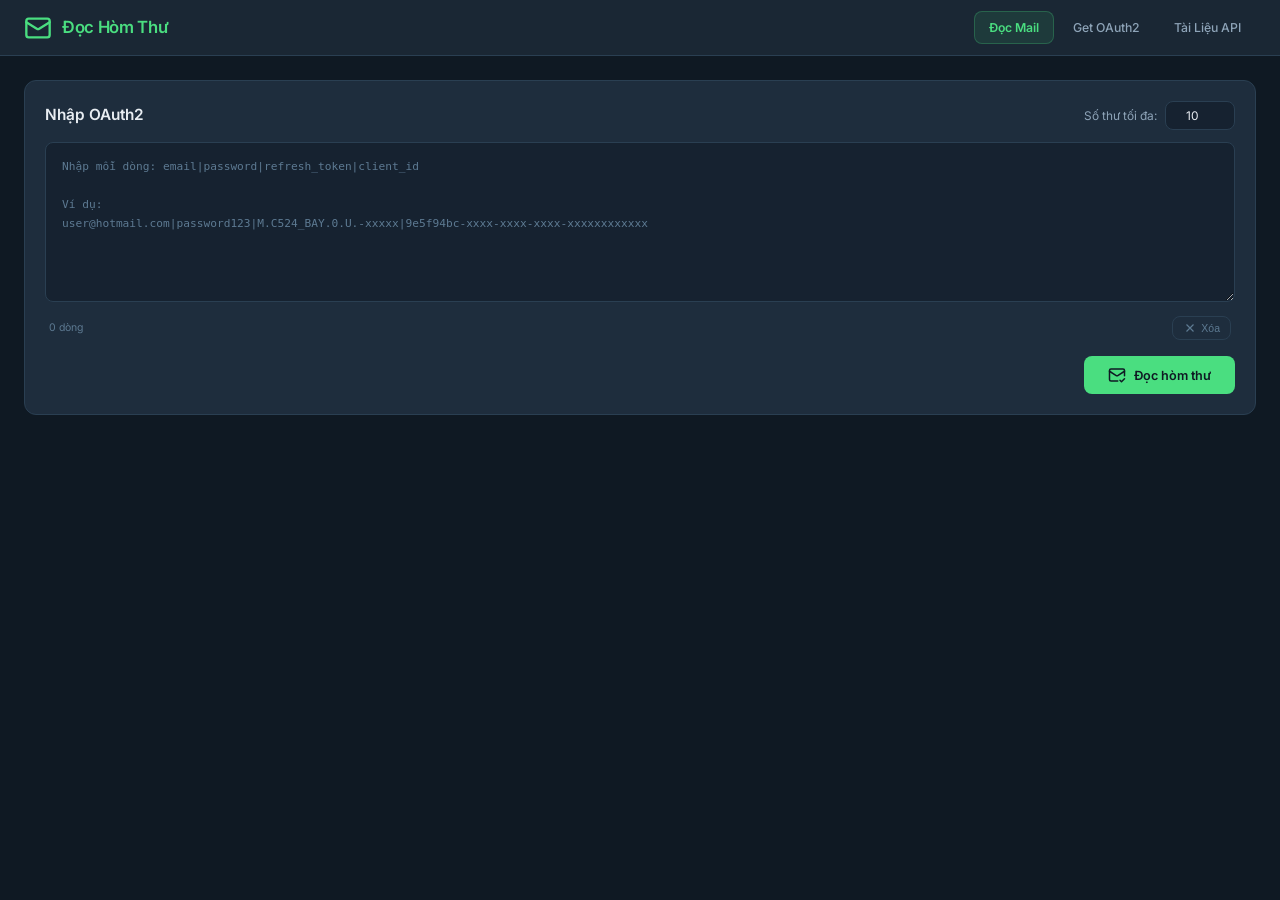
==== static/index.html @ f8caeb61 "feat: add multi-scope exchange strategy and IMAP XOAUTH2 fallback for MSA tokens" ====
<!DOCTYPE html>
<html lang="vi">
<head>
    <meta charset="UTF-8">
    <meta name="viewport" content="width=device-width, initial-scale=1.0">
    <title>Đọc Hòm Thư Outlook/Hotmail</title>
    <meta name="description" content="Đọc mail Hotmail/Outlook qua Microsoft Graph API sử dụng OAuth2 refresh token">
    <link rel="preconnect" href="https://fonts.googleapis.com">
    <link rel="preconnect" href="https://fonts.gstatic.com" crossorigin>
    <link href="https://fonts.googleapis.com/css2?family=Inter:wght@300;400;500;600;700&display=swap" rel="stylesheet">
    <link rel="stylesheet" href="/static/styles.css">
</head>
<body>
    <!-- Header -->
    <header id="app-header">
        <div class="header-inner">
            <div class="logo">
                <svg width="28" height="28" viewBox="0 0 24 24" fill="none" stroke="currentColor" stroke-width="2" stroke-linecap="round" stroke-linejoin="round">
                    <rect x="2" y="4" width="20" height="16" rx="2"/>
                    <path d="M22 7L13.03 12.7a1.94 1.94 0 0 1-2.06 0L2 7"/>
                </svg>
                <h1>Đọc Hòm Thư</h1>
            </div>
            <div class="nav-links">
                <a href="#" class="nav-link active" id="nav-mail" onclick="switchPage('mail'); return false;">Đọc Mail</a>
                <a href="#" class="nav-link" id="nav-oauth2" onclick="switchPage('oauth2'); return false;">Get OAuth2</a>
                <a href="/api-docs" class="nav-link">Tài Liệu API</a>
            </div>
        </div>
    </header>

    <main id="app-main">
        <!-- ═══ Mail Page ════════════════════════════════════════════ -->
        <div id="mail-page">
            <!-- Input Section -->
            <section class="input-section" id="input-section">
                <div class="section-header">
                    <h2>Nhập OAuth2</h2>
                    <div class="input-controls">
                        <div class="limit-group">
                            <label for="mail-limit">Số thư tối đa:</label>
                            <input type="number" id="mail-limit" min="1" max="100" value="10" class="limit-input">
                        </div>
                    </div>
                </div>
                <div class="textarea-wrapper">
                    <textarea
                        id="oauth2-input"
                        placeholder="Nhập mỗi dòng: email|password|refresh_token|client_id&#10;&#10;Ví dụ:&#10;user@hotmail.com|password123|M.C524_BAY.0.U.-xxxxx|9e5f94bc-xxxx-xxxx-xxxx-xxxxxxxxxxxx"
                        spellcheck="false"
                    ></textarea>
                    <div class="textarea-footer">
                        <span id="line-count">0 dòng</span>
                        <button class="btn-clear" id="btn-clear" title="Xóa nội dung">
                            <svg width="14" height="14" viewBox="0 0 24 24" fill="none" stroke="currentColor" stroke-width="2"><path d="M18 6L6 18M6 6l12 12"/></svg>
                            Xóa
                        </button>
                    </div>
                </div>
                <div class="action-bar">
                    <div class="status-text" id="status-text"></div>
                    <button class="btn-primary" id="btn-read" onclick="readMail()">
                        <svg width="18" height="18" viewBox="0 0 24 24" fill="none" stroke="currentColor" stroke-width="2" stroke-linecap="round" stroke-linejoin="round">
                            <path d="M22 13V6a2 2 0 0 0-2-2H4a2 2 0 0 0-2 2v12c0 1.1.9 2 2 2h9"/>
                            <path d="M22 7L13.03 12.7a1.94 1.94 0 0 1-2.06 0L2 7"/>
                            <path d="m16 19 2 2 4-4"/>
                        </svg>
                        Đọc hòm thư
                    </button>
                </div>
            </section>

            <!-- Results Section -->
            <section class="results-section" id="results-section" style="display:none;">
                <div class="results-header">
                    <h2>Kết quả</h2>
                    <span class="results-summary" id="results-summary"></span>
                </div>
                <div id="results-container"></div>
            </section>
        </div>

        <!-- ═══ OAuth2 Page ══════════════════════════════════════════ -->
        <div id="oauth2-page" style="display:none;">
            <section class="input-section">
                <div class="section-header">
                    <h2>Get OAuth2 Token</h2>
                    <div class="oauth2-header-tools">
                        <div class="limit-group">
                            <label for="oauth2-worker-count">Workers:</label>
                            <input type="number" id="oauth2-worker-count" min="1" max="20" value="10" class="limit-input">
                        </div>
                        <span class="oauth2-limit-hint">10 luong cung luc</span>
                    </div>
                </div>
                <div class="textarea-wrapper">
                    <textarea
                        id="oauth2-cred-input"
                        placeholder="Nhap moi dong: email|password&#10;&#10;Vi du:&#10;user@outlook.com|password123&#10;user2@hotmail.com|pass456"
                        spellcheck="false"
                    ></textarea>
                    <div class="textarea-footer">
                        <span id="oauth2-cred-line-count">0 dòng</span>
                        <button class="btn-clear" id="btn-clear-oauth2" title="Xóa nội dung">
                            <svg width="14" height="14" viewBox="0 0 24 24" fill="none" stroke="currentColor" stroke-width="2"><path d="M18 6L6 18M6 6l12 12"/></svg>
                            Xóa
                        </button>
                    </div>
                </div>
                <div class="action-bar">
                    <div class="status-text" id="oauth2-status"></div>
                    <div class="oauth2-action-group">
                        <button class="btn-copy-all" id="btn-copy-all-oauth2" onclick="copyAllOAuth2(this)" disabled>Copy all</button>
                        <button class="btn-oauth2" id="btn-get-oauth2" onclick="getOAuth2()">
                            <svg width="18" height="18" viewBox="0 0 24 24" fill="none" stroke="currentColor" stroke-width="2" stroke-linecap="round" stroke-linejoin="round">
                                <path d="M21 2l-2 2m-7.61 7.61a5.5 5.5 0 1 1-7.778 7.778 5.5 5.5 0 0 1 7.777-7.777zm0 0L15.5 7.5m0 0l3 3L22 7l-3-3m-3.5 3.5L19 4"/>
                            </svg>
                            Get OAuth2
                        </button>
                    </div>
                </div>
            </section>
            <div id="oauth2-results-container"></div>
        </div>
    </main>

    <!-- Modal for email detail -->
    <div class="modal-overlay" id="modal-overlay" onclick="closeModal(event)">
        <div class="modal-content" id="modal-content">
            <div class="modal-header">
                <h3 id="modal-title">Chi tiết Email</h3>
                <button class="modal-close" onclick="closeModalForce()" title="Đóng">&times;</button>
            </div>
            <div class="modal-body">
                <div class="modal-meta" id="modal-meta"></div>
                <iframe id="modal-iframe" sandbox="allow-same-origin" title="Email content"></iframe>
            </div>
        </div>
    </div>

    <!-- Loading overlay -->
    <div class="loading-overlay" id="loading-overlay">
        <div class="loading-spinner">
            <div class="spinner"></div>
            <p id="loading-text">Đang xử lý...</p>
        </div>
    </div>

    <script src="/static/app.js"></script>
    <script src="/static/oauth2_batch.js"></script>
</body>
</html>
---- static/styles.css ----
/* ── Reset & Base ────────────────────────────────────────────────── */
*,
*::before,
*::after {
    margin: 0;
    padding: 0;
    box-sizing: border-box;
}

:root {
    --bg-primary: #0f1923;
    --bg-secondary: #1a2734;
    --bg-card: #1e2d3d;
    --bg-input: #162230;
    --bg-hover: #243a4e;
    --border-color: #2a3f52;
    --border-light: #34506a;
    --text-primary: #e8edf2;
    --text-secondary: #8ea4b8;
    --text-muted: #5d7a92;
    --accent: #4ade80;
    --accent-hover: #22c55e;
    --accent-dim: rgba(74, 222, 128, 0.1);
    --error: #f87171;
    --error-dim: rgba(248, 113, 113, 0.1);
    --warning: #fbbf24;
    --info: #60a5fa;
    --radius: 8px;
    --radius-lg: 12px;
    --shadow: 0 4px 24px rgba(0, 0, 0, 0.3);
    --shadow-lg: 0 8px 40px rgba(0, 0, 0, 0.4);
    --transition: 0.2s ease;
}

html {
    font-size: 14px;
    scroll-behavior: smooth;
}

body {
    font-family: 'Inter', -apple-system, BlinkMacSystemFont, sans-serif;
    background: var(--bg-primary);
    color: var(--text-primary);
    min-height: 100vh;
    line-height: 1.6;
}

/* ── Header ──────────────────────────────────────────────────────── */
#app-header {
    background: var(--bg-secondary);
    border-bottom: 1px solid var(--border-color);
    padding: 0 24px;
    height: 56px;
    display: flex;
    align-items: center;
    position: sticky;
    top: 0;
    z-index: 100;
    backdrop-filter: blur(12px);
}

.header-inner {
    max-width: 1400px;
    margin: 0 auto;
    width: 100%;
    display: flex;
    align-items: center;
    justify-content: space-between;
}

.logo {
    display: flex;
    align-items: center;
    gap: 10px;
    color: var(--accent);
}

.logo h1 {
    font-size: 1.2rem;
    font-weight: 600;
    letter-spacing: -0.02em;
}

.header-badge {
    font-size: 0.75rem;
    padding: 4px 12px;
    background: var(--accent-dim);
    color: var(--accent);
    border: 1px solid rgba(74, 222, 128, 0.2);
    border-radius: 20px;
    font-weight: 500;
}

/* ── Nav Links ───────────────────────────────────────────────────── */
.nav-links {
    display: flex;
    align-items: center;
    gap: 4px;
}

.nav-link {
    padding: 6px 14px;
    border-radius: var(--radius);
    font-size: 0.875rem;
    font-weight: 500;
    color: var(--text-secondary);
    text-decoration: none;
    transition: all var(--transition);
    border: 1px solid transparent;
}

.nav-link:hover {
    color: var(--text-primary);
    background: var(--bg-hover);
}

.nav-link.active {
    color: var(--accent);
    font-weight: 600;
    border-color: rgba(74, 222, 128, 0.25);
    background: var(--accent-dim);
}

/* ── Main ────────────────────────────────────────────────────────── */
#app-main {
    max-width: 1400px;
    margin: 0 auto;
    padding: 24px;
}

/* ── Input Section ───────────────────────────────────────────────── */
.input-section {
    background: var(--bg-card);
    border: 1px solid var(--border-color);
    border-radius: var(--radius-lg);
    padding: 20px;
    margin-bottom: 24px;
}

.section-header {
    display: flex;
    align-items: center;
    justify-content: space-between;
    margin-bottom: 12px;
    flex-wrap: wrap;
    gap: 12px;
}

.section-header h2 {
    font-size: 1.1rem;
    font-weight: 600;
    color: var(--text-primary);
}

.input-controls {
    display: flex;
    align-items: center;
    gap: 16px;
}

.limit-group {
    display: flex;
    align-items: center;
    gap: 8px;
}

.limit-group label {
    font-size: 0.85rem;
    color: var(--text-secondary);
    white-space: nowrap;
}

.limit-input {
    width: 70px;
    padding: 6px 10px;
    background: var(--bg-input);
    border: 1px solid var(--border-color);
    border-radius: var(--radius);
    color: var(--text-primary);
    font-size: 0.85rem;
    font-family: inherit;
    text-align: center;
    transition: border-color var(--transition);
}

.limit-input:focus {
    outline: none;
    border-color: var(--accent);
}

.textarea-wrapper {
    position: relative;
}

#oauth2-input {
    width: 100%;
    min-height: 160px;
    max-height: 400px;
    padding: 14px 16px;
    background: var(--bg-input);
    border: 1px solid var(--border-color);
    border-radius: var(--radius);
    color: var(--text-primary);
    font-family: 'Consolas', 'Monaco', monospace;
    font-size: 0.8rem;
    line-height: 1.7;
    resize: vertical;
    transition: border-color var(--transition);
}

#oauth2-input::placeholder {
    color: var(--text-muted);
}

#oauth2-input:focus {
    outline: none;
    border-color: var(--accent);
}

.textarea-footer {
    display: flex;
    justify-content: space-between;
    align-items: center;
    margin-top: 8px;
    padding: 0 4px;
}

#line-count {
    font-size: 0.75rem;
    color: var(--text-muted);
}

.btn-clear {
    display: flex;
    align-items: center;
    gap: 4px;
    padding: 4px 10px;
    background: transparent;
    border: 1px solid var(--border-color);
    border-radius: var(--radius);
    color: var(--text-muted);
    font-size: 0.75rem;
    cursor: pointer;
    transition: all var(--transition);
}

.btn-clear:hover {
    color: var(--error);
    border-color: var(--error);
}

.action-bar {
    display: flex;
    justify-content: space-between;
    align-items: center;
    margin-top: 16px;
}

.status-text {
    font-size: 0.85rem;
    color: var(--text-secondary);
}

.btn-primary {
    display: flex;
    align-items: center;
    gap: 8px;
    padding: 10px 24px;
    background: var(--accent);
    color: #0f1923;
    border: none;
    border-radius: var(--radius);
    font-size: 0.9rem;
    font-weight: 600;
    font-family: inherit;
    cursor: pointer;
    transition: all var(--transition);
}

.btn-primary:hover {
    background: var(--accent-hover);
    transform: translateY(-1px);
    box-shadow: 0 4px 16px rgba(74, 222, 128, 0.3);
}

.btn-primary:active {
    transform: translateY(0);
}

.btn-primary:disabled {
    opacity: 0.5;
    cursor: not-allowed;
    transform: none;
    box-shadow: none;
}

/* ── Results Section ─────────────────────────────────────────────── */
.results-section {
    animation: fadeIn 0.3s ease;
}

.results-header {
    display: flex;
    align-items: center;
    gap: 12px;
    margin-bottom: 16px;
}

.results-header h2 {
    font-size: 1.1rem;
    font-weight: 600;
}

.results-summary {
    font-size: 0.8rem;
    color: var(--text-muted);
    padding: 3px 10px;
    background: var(--bg-card);
    border-radius: 12px;
    border: 1px solid var(--border-color);
}

/* ── Account Card ────────────────────────────────────────────────── */
.account-card {
    background: var(--bg-card);
    border: 1px solid var(--border-color);
    border-radius: var(--radius-lg);
    margin-bottom: 16px;
    overflow: hidden;
    transition: border-color var(--transition);
}

.account-card:hover {
    border-color: var(--border-light);
}

.account-card-header {
    display: flex;
    align-items: center;
    justify-content: space-between;
    padding: 14px 20px;
    background: var(--bg-secondary);
    border-bottom: 1px solid var(--border-color);
    flex-wrap: wrap;
    gap: 8px;
}

.account-email {
    font-size: 0.9rem;
    font-weight: 600;
    color: var(--info);
    word-break: break-all;
}

.account-status {
    font-size: 0.75rem;
    padding: 3px 10px;
    border-radius: 12px;
    font-weight: 500;
}

.account-status.ok {
    background: var(--accent-dim);
    color: var(--accent);
    border: 1px solid rgba(74, 222, 128, 0.2);
}

.account-status.error {
    background: var(--error-dim);
    color: var(--error);
    border: 1px solid rgba(248, 113, 113, 0.2);
}

.account-error-msg {
    padding: 14px 20px;
    color: var(--error);
    font-size: 0.85rem;
    word-break: break-all;
}

/* ── Mail Table ──────────────────────────────────────────────────── */
.mail-table {
    width: 100%;
    border-collapse: collapse;
}

.mail-table thead th {
    padding: 10px 16px;
    text-align: left;
    font-size: 0.75rem;
    font-weight: 600;
    text-transform: uppercase;
    letter-spacing: 0.05em;
    color: var(--text-muted);
    background: var(--bg-secondary);
    border-bottom: 1px solid var(--border-color);
    white-space: nowrap;
}

.mail-table tbody tr {
    border-bottom: 1px solid var(--border-color);
    transition: background var(--transition);
}

.mail-table tbody tr:last-child {
    border-bottom: none;
}

.mail-table tbody tr:hover {
    background: var(--bg-hover);
}

.mail-table td {
    padding: 12px 16px;
    font-size: 0.85rem;
    vertical-align: top;
}

.mail-table .col-stt {
    width: 50px;
    text-align: center;
    color: var(--text-muted);
    font-weight: 500;
}

.mail-table .col-from {
    width: 200px;
    color: var(--text-secondary);
}

.mail-table .col-from .from-name {
    font-weight: 500;
    color: var(--text-primary);
}

.mail-table .col-from .from-addr {
    font-size: 0.75rem;
    color: var(--text-muted);
}

.mail-table .col-time {
    width: 140px;
    color: #a3c4da;
    white-space: nowrap;
    font-size: 0.8rem;
}

.mail-table .col-content {
    min-width: 200px;
}

.mail-table .col-content .mail-subject {
    font-weight: 600;
    color: var(--text-primary);
    margin-bottom: 4px;
}

.mail-table .col-content .mail-snippet {
    color: var(--text-secondary);
    font-size: 0.8rem;
    display: -webkit-box;
    -webkit-line-clamp: 2;
    -webkit-box-orient: vertical;
    overflow: hidden;
}

.mail-table .col-action {
    width: 100px;
    text-align: center;
}

.btn-detail {
    padding: 5px 14px;
    background: transparent;
    color: var(--info);
    border: 1px solid var(--info);
    border-radius: var(--radius);
    font-size: 0.75rem;
    font-weight: 500;
    cursor: pointer;
    transition: all var(--transition);
    font-family: inherit;
    white-space: nowrap;
}

.btn-detail:hover {
    background: rgba(96, 165, 250, 0.1);
}

/* ── Xem thêm button ────────────────────────────────────────────── */
.account-footer {
    display: flex;
    justify-content: center;
    padding: 12px;
    border-top: 1px solid var(--border-color);
}

.btn-more {
    display: flex;
    align-items: center;
    gap: 6px;
    padding: 7px 20px;
    background: transparent;
    color: var(--accent);
    border: 1px solid var(--accent);
    border-radius: var(--radius);
    font-size: 0.8rem;
    font-weight: 500;
    cursor: pointer;
    transition: all var(--transition);
    font-family: inherit;
}

.btn-more:hover {
    background: var(--accent-dim);
}

.btn-more:disabled {
    opacity: 0.5;
    cursor: not-allowed;
}

.btn-more .spinner-small {
    width: 14px;
    height: 14px;
    border: 2px solid transparent;
    border-top-color: var(--accent);
    border-radius: 50%;
    animation: spin 0.6s linear infinite;
}

/* ── Modal ───────────────────────────────────────────────────────── */
.modal-overlay {
    display: none;
    position: fixed;
    inset: 0;
    background: rgba(0, 0, 0, 0.7);
    backdrop-filter: blur(4px);
    z-index: 1000;
    justify-content: center;
    align-items: center;
    padding: 24px;
    animation: fadeIn 0.2s ease;
}

.modal-overlay.active {
    display: flex;
}

.modal-content {
    background: var(--bg-card);
    border: 1px solid var(--border-color);
    border-radius: var(--radius-lg);
    width: 100%;
    max-width: 800px;
    max-height: 85vh;
    display: flex;
    flex-direction: column;
    box-shadow: var(--shadow-lg);
    animation: slideUp 0.3s ease;
}

.modal-header {
    display: flex;
    align-items: center;
    justify-content: space-between;
    padding: 16px 20px;
    border-bottom: 1px solid var(--border-color);
    flex-shrink: 0;
}

.modal-header h3 {
    font-size: 1rem;
    font-weight: 600;
    color: var(--text-primary);
}

.modal-close {
    width: 32px;
    height: 32px;
    display: flex;
    align-items: center;
    justify-content: center;
    background: transparent;
    border: 1px solid var(--border-color);
    border-radius: var(--radius);
    color: var(--text-secondary);
    font-size: 1.3rem;
    cursor: pointer;
    transition: all var(--transition);
    line-height: 1;
}

.modal-close:hover {
    background: var(--error-dim);
    color: var(--error);
    border-color: var(--error);
}

.modal-body {
    flex: 1;
    overflow: hidden;
    display: flex;
    flex-direction: column;
}

.modal-meta {
    padding: 12px 20px;
    background: var(--bg-secondary);
    border-bottom: 1px solid var(--border-color);
    font-size: 0.8rem;
    color: var(--text-secondary);
    flex-shrink: 0;
}

.modal-meta .meta-row {
    display: flex;
    gap: 8px;
    margin-bottom: 4px;
}

.modal-meta .meta-label {
    color: var(--text-muted);
    min-width: 50px;
}

.modal-meta .meta-value {
    color: var(--text-primary);
    word-break: break-all;
}

#modal-iframe {
    flex: 1;
    width: 100%;
    border: none;
    background: #fff;
    min-height: 400px;
    border-radius: 0 0 var(--radius-lg) var(--radius-lg);
}

/* ── Loading Overlay ─────────────────────────────────────────────── */
.loading-overlay {
    display: none;
    position: fixed;
    inset: 0;
    background: rgba(15, 25, 35, 0.85);
    backdrop-filter: blur(4px);
    z-index: 2000;
    justify-content: center;
    align-items: center;
}

.loading-overlay.active {
    display: flex;
}

.loading-spinner {
    text-align: center;
}

.spinner {
    width: 48px;
    height: 48px;
    border: 3px solid var(--border-color);
    border-top-color: var(--accent);
    border-radius: 50%;
    animation: spin 0.8s linear infinite;
    margin: 0 auto 16px;
}

#loading-text {
    color: var(--text-secondary);
    font-size: 0.9rem;
}

/* ── OAuth2 Page ─────────────────────────────────────────────────── */
.oauth2-limit-hint {
    font-size: 0.8rem;
    color: var(--text-muted);
    padding: 3px 10px;
    background: var(--bg-secondary);
    border: 1px solid var(--border-color);
    border-radius: 12px;
}

.oauth2-header-tools {
    display: flex;
    align-items: center;
    gap: 12px;
    flex-wrap: wrap;
}

.oauth2-action-group {
    display: flex;
    align-items: center;
    gap: 10px;
}

#oauth2-cred-input {
    width: 100%;
    min-height: 140px;
    max-height: 320px;
    padding: 14px 16px;
    background: var(--bg-input);
    border: 1px solid var(--border-color);
    border-radius: var(--radius);
    color: var(--text-primary);
    font-family: 'Consolas', 'Monaco', monospace;
    font-size: 0.85rem;
    line-height: 1.7;
    resize: vertical;
    transition: border-color var(--transition);
}

#oauth2-cred-input::placeholder { color: var(--text-muted); }

#oauth2-cred-input:focus {
    outline: none;
    border-color: var(--info);
}

.btn-oauth2 {
    display: flex;
    align-items: center;
    gap: 8px;
    padding: 10px 24px;
    background: var(--info);
    color: #ffffff;
    border: none;
    border-radius: var(--radius);
    font-size: 0.9rem;
    font-weight: 600;
    font-family: inherit;
    cursor: pointer;
    transition: all var(--transition);
}

.btn-oauth2:hover {
    background: #93c5fd;
    transform: translateY(-1px);
    box-shadow: 0 4px 16px rgba(96, 165, 250, 0.3);
}

.btn-oauth2:active { transform: translateY(0); }

.btn-oauth2:disabled {
    opacity: 0.5;
    cursor: not-allowed;
    transform: none;
    box-shadow: none;
}

.oauth2-card {
    background: var(--bg-card);
    border: 1px solid var(--border-color);
    border-radius: var(--radius-lg);
    margin-bottom: 12px;
    overflow: hidden;
    animation: fadeSlideIn 0.3s ease;
}

.oauth2-card-header {
    display: flex;
    align-items: center;
    justify-content: space-between;
    padding: 12px 20px;
    background: var(--bg-secondary);
    border-bottom: 1px solid var(--border-color);
    gap: 8px;
    flex-wrap: wrap;
}

.oauth2-card-body {
    padding: 16px 20px;
}

.oauth2-output-wrap {
    display: flex;
    gap: 10px;
    align-items: flex-start;
}

.oauth2-output {
    flex: 1;
    background: var(--bg-input);
    border: 1px solid var(--border-color);
    border-radius: var(--radius);
    color: var(--accent);
    font-family: 'Consolas', 'Monaco', monospace;
    font-size: 0.78rem;
    line-height: 1.7;
    padding: 10px 12px;
    word-break: break-all;
    white-space: pre-wrap;
    user-select: text;
    cursor: text;
}

.btn-copy {
    flex-shrink: 0;
    padding: 8px 14px;
    background: transparent;
    color: var(--info);
    border: 1px solid var(--info);
    border-radius: var(--radius);
    font-size: 0.78rem;
    font-weight: 500;
    cursor: pointer;
    font-family: inherit;
    transition: all var(--transition);
    white-space: nowrap;
}

.btn-copy:hover { background: rgba(96, 165, 250, 0.1); }

.btn-copy.copied {
    color: var(--accent);
    border-color: var(--accent);
}

.btn-copy-all {
    display: flex;
    align-items: center;
    gap: 8px;
    padding: 10px 18px;
    background: transparent;
    color: var(--info);
    border: 1px solid var(--info);
    border-radius: var(--radius);
    font-size: 0.85rem;
    font-weight: 600;
    font-family: inherit;
    cursor: pointer;
    transition: all var(--transition);
    white-space: nowrap;
}

.btn-copy-all:hover {
    background: rgba(96, 165, 250, 0.1);
}

.btn-copy-all:disabled {
    opacity: 0.45;
    cursor: not-allowed;
}

.btn-copy-all.copied {
    color: var(--accent);
    border-color: var(--accent);
}

/* ── Animations ──────────────────────────────────────────────────── */
@keyframes fadeIn {
    from { opacity: 0; }
    to { opacity: 1; }
}

@keyframes slideUp {
    from { opacity: 0; transform: translateY(20px); }
    to { opacity: 1; transform: translateY(0); }
}

@keyframes spin {
    to { transform: rotate(360deg); }
}

@keyframes fadeSlideIn {
    from { opacity: 0; transform: translateY(12px); }
    to { opacity: 1; transform: translateY(0); }
}

/* ── Responsive ──────────────────────────────────────────────────── */
@media (max-width: 768px) {
    #app-main {
        padding: 16px;
    }

    .section-header {
        flex-direction: column;
        align-items: flex-start;
    }

    .action-bar {
        flex-direction: column;
        align-items: stretch;
        gap: 12px;
    }

    .oauth2-action-group {
        width: 100%;
        justify-content: flex-end;
        flex-wrap: wrap;
    }

    .mail-table .col-from,
    .mail-table .col-time {
        display: none;
    }

    .modal-content {
        max-width: 100%;
        max-height: 90vh;
    }

    .account-card-header {
        flex-direction: column;
        align-items: flex-start;
    }
}
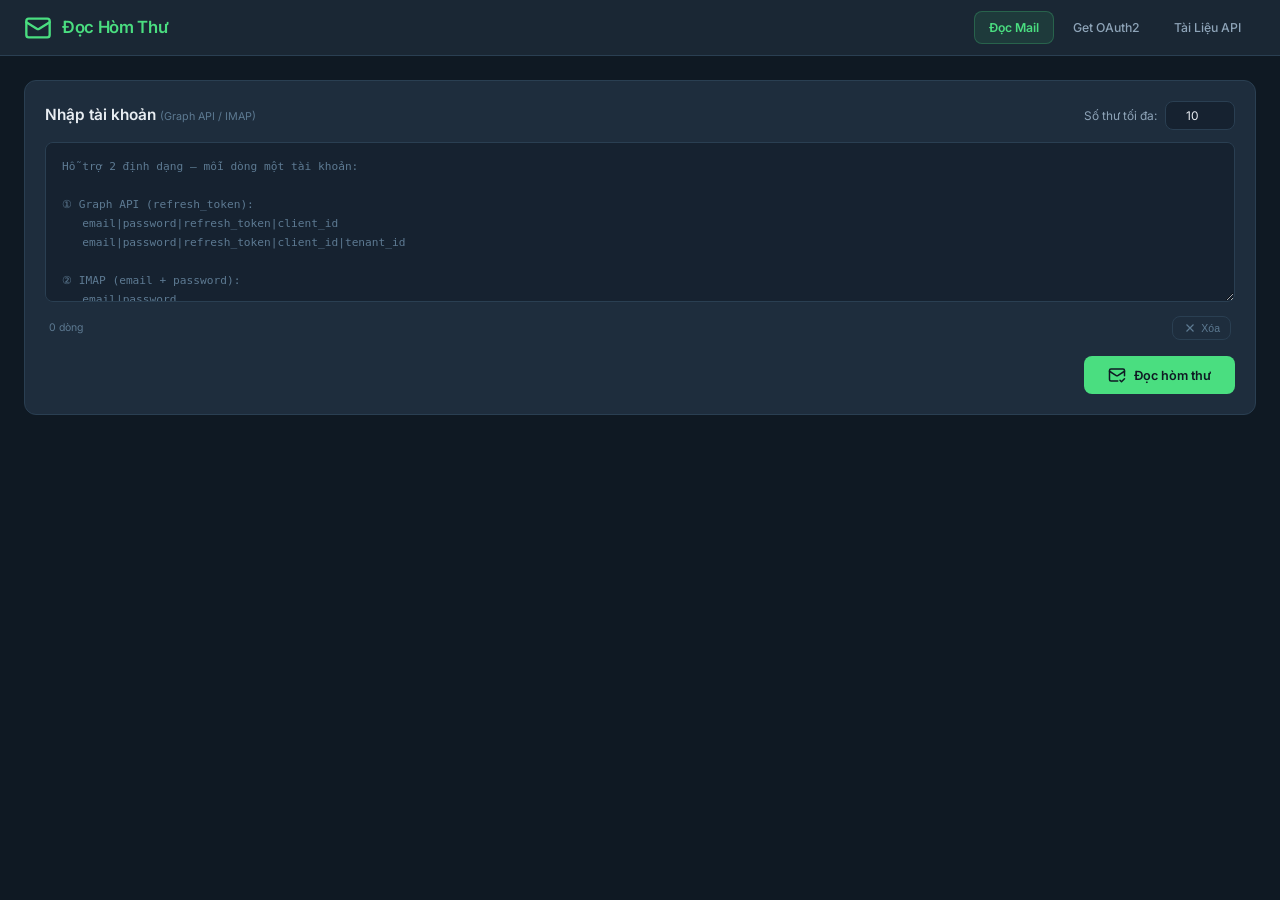
==== commit ebd483ae: "ui: update input section to show multi-method support (Graph API / IMAP)" ====
--- a/static/index.html
+++ b/static/index.html
@@ -3,8 +3,8 @@
 <head>
     <meta charset="UTF-8">
     <meta name="viewport" content="width=device-width, initial-scale=1.0">
-    <title>Đọc Hòm Thư Outlook/Hotmail</title>
-    <meta name="description" content="Đọc mail Hotmail/Outlook qua Microsoft Graph API sử dụng OAuth2 refresh token">
+    <title>Đọc Hòm Thư Outlook/Hotmail – Graph API & IMAP</title>
+    <meta name="description" content="Đọc mail Hotmail/Outlook qua Microsoft Graph API (refresh token) hoặc IMAP (email & password). Hỗ trợ đọc nhiều tài khoản cùng lúc.">
     <link rel="preconnect" href="https://fonts.googleapis.com">
     <link rel="preconnect" href="https://fonts.gstatic.com" crossorigin>
     <link href="https://fonts.googleapis.com/css2?family=Inter:wght@300;400;500;600;700&display=swap" rel="stylesheet">
@@ -35,7 +35,7 @@
             <!-- Input Section -->
             <section class="input-section" id="input-section">
                 <div class="section-header">
-                    <h2>Nhập OAuth2</h2>
+                    <h2>Nhập tài khoản <span style="font-size:0.7em;font-weight:400;color:var(--text-muted);letter-spacing:0;">(Graph API / IMAP)</span></h2>
                     <div class="input-controls">
                         <div class="limit-group">
                             <label for="mail-limit">Số thư tối đa:</label>
@@ -46,7 +46,7 @@
                 <div class="textarea-wrapper">
                     <textarea
                         id="oauth2-input"
-                        placeholder="Nhập mỗi dòng: email|password|refresh_token|client_id&#10;&#10;Ví dụ:&#10;user@hotmail.com|password123|M.C524_BAY.0.U.-xxxxx|9e5f94bc-xxxx-xxxx-xxxx-xxxxxxxxxxxx"
+                        placeholder="Hỗ trợ 2 định dạng – mỗi dòng một tài khoản:&#10;&#10;① Graph API (refresh_token):&#10;   email|password|refresh_token|client_id&#10;   email|password|refresh_token|client_id|tenant_id&#10;&#10;② IMAP (email + password):&#10;   email|password&#10;&#10;Ví dụ:&#10;user@hotmail.com|pass123|M.C524_BAY.0.U.-xxxxx|9e5f94bc-xxxx-xxxx-xxxx-xxxxxxxxxxxx&#10;user2@outlook.com|pass456"
                         spellcheck="false"
                     ></textarea>
                     <div class="textarea-footer">
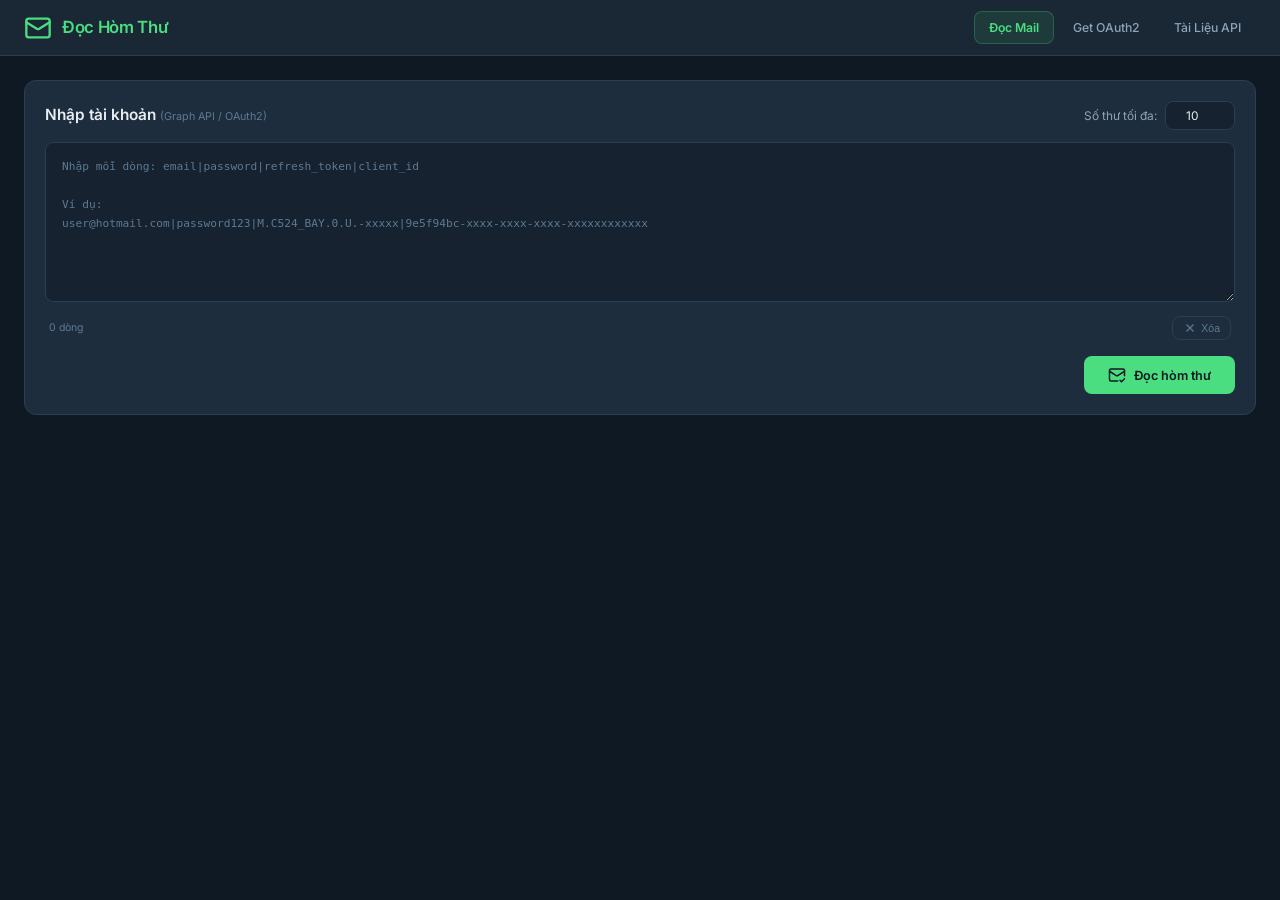
==== commit 3a0356af: "fix: correct label to Graph API / OAuth2, restore original placeholder" ====
--- a/static/index.html
+++ b/static/index.html
@@ -35,7 +35,7 @@
             <!-- Input Section -->
             <section class="input-section" id="input-section">
                 <div class="section-header">
-                    <h2>Nhập tài khoản <span style="font-size:0.7em;font-weight:400;color:var(--text-muted);letter-spacing:0;">(Graph API / IMAP)</span></h2>
+                    <h2>Nhập tài khoản <span style="font-size:0.7em;font-weight:400;color:var(--text-muted);letter-spacing:0;">(Graph API / OAuth2)</span></h2>
                     <div class="input-controls">
                         <div class="limit-group">
                             <label for="mail-limit">Số thư tối đa:</label>
@@ -46,7 +46,7 @@
                 <div class="textarea-wrapper">
                     <textarea
                         id="oauth2-input"
-                        placeholder="Hỗ trợ 2 định dạng – mỗi dòng một tài khoản:&#10;&#10;① Graph API (refresh_token):&#10;   email|password|refresh_token|client_id&#10;   email|password|refresh_token|client_id|tenant_id&#10;&#10;② IMAP (email + password):&#10;   email|password&#10;&#10;Ví dụ:&#10;user@hotmail.com|pass123|M.C524_BAY.0.U.-xxxxx|9e5f94bc-xxxx-xxxx-xxxx-xxxxxxxxxxxx&#10;user2@outlook.com|pass456"
+                        placeholder="Nhập mỗi dòng: email|password|refresh_token|client_id&#10;&#10;Ví dụ:&#10;user@hotmail.com|password123|M.C524_BAY.0.U.-xxxxx|9e5f94bc-xxxx-xxxx-xxxx-xxxxxxxxxxxx"
                         spellcheck="false"
                     ></textarea>
                     <div class="textarea-footer">
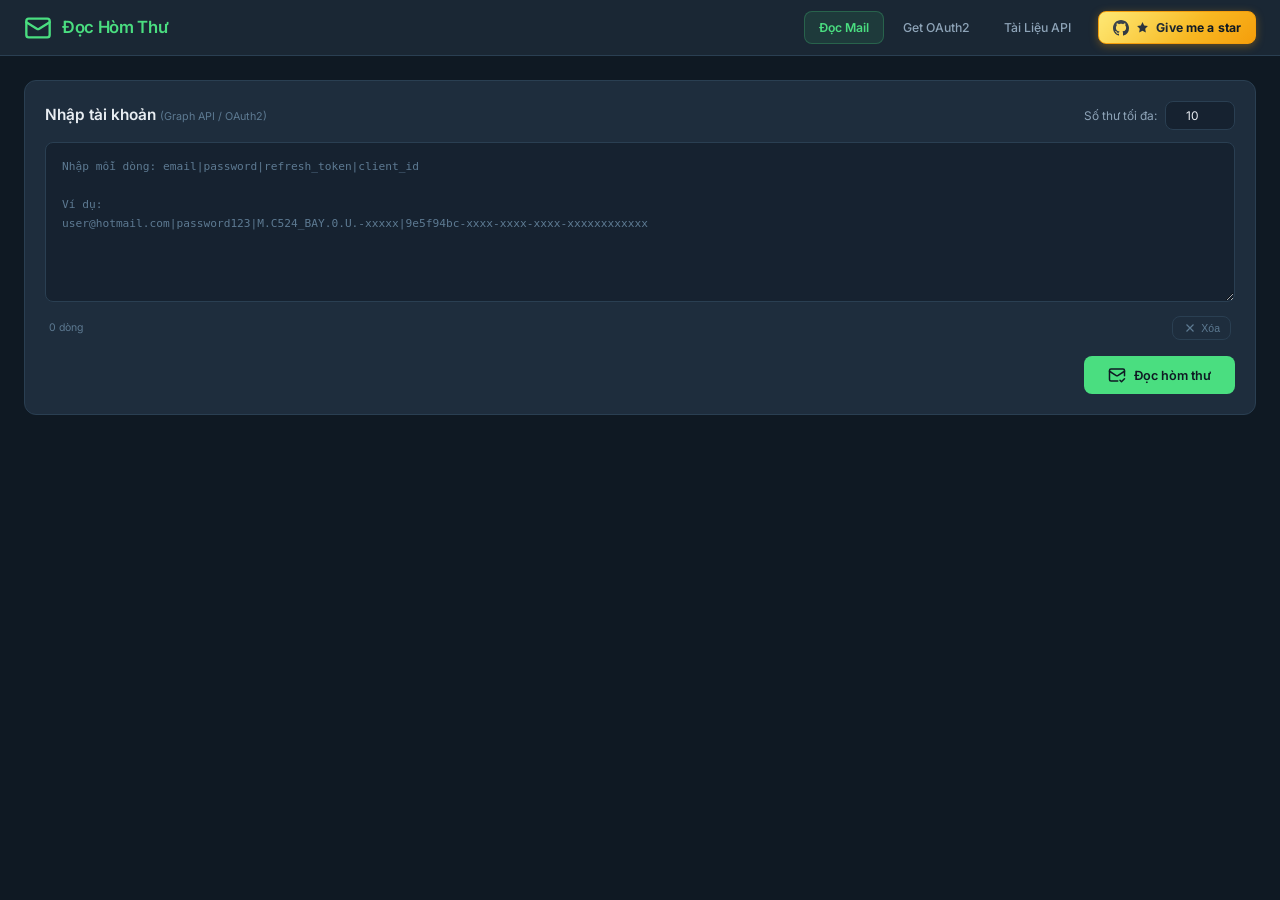
==== commit 7ab4919c: "feat(ui): add GitHub star button to header nav" ====
--- a/static/index.html
+++ b/static/index.html
@@ -25,6 +25,15 @@
                 <a href="#" class="nav-link active" id="nav-mail" onclick="switchPage('mail'); return false;">Đọc Mail</a>
                 <a href="#" class="nav-link" id="nav-oauth2" onclick="switchPage('oauth2'); return false;">Get OAuth2</a>
                 <a href="/api-docs" class="nav-link">Tài Liệu API</a>
+                <a href="https://github.com/tugnmik/read-mail" target="_blank" rel="noopener noreferrer" class="nav-github-star" id="nav-github-star" title="Xem project trên GitHub">
+                    <svg width="16" height="16" viewBox="0 0 24 24" fill="currentColor" aria-hidden="true">
+                        <path d="M12 0C5.37 0 0 5.37 0 12c0 5.31 3.435 9.795 8.205 11.385.6.105.825-.255.825-.57 0-.285-.015-1.23-.015-2.235-3.015.555-3.795-.735-4.035-1.41-.135-.345-.72-1.41-1.23-1.695-.42-.225-1.02-.78-.015-.795.945-.015 1.62.87 1.845 1.23 1.08 1.815 2.805 1.305 3.495.99.105-.78.42-1.305.765-1.605-2.67-.3-5.46-1.335-5.46-5.925 0-1.305.465-2.385 1.23-3.225-.12-.3-.54-1.53.12-3.18 0 0 1.005-.315 3.3 1.23.96-.27 1.98-.405 3-.405s2.04.135 3 .405c2.295-1.56 3.3-1.23 3.3-1.23.66 1.65.24 2.88.12 3.18.765.84 1.23 1.905 1.23 3.225 0 4.605-2.805 5.625-5.475 5.925.435.375.81 1.095.81 2.22 0 1.605-.015 2.895-.015 3.3 0 .315.225.69.825.57A12.02 12.02 0 0 0 24 12c0-6.63-5.37-12-12-12z"/>
+                    </svg>
+                    <svg width="13" height="13" viewBox="0 0 24 24" fill="currentColor" class="star-icon" aria-hidden="true">
+                        <path d="M12 2l3.09 6.26L22 9.27l-5 4.87 1.18 6.88L12 17.77l-6.18 3.25L7 14.14 2 9.27l6.91-1.01L12 2z"/>
+                    </svg>
+                    Give me a star
+                </a>
             </div>
         </div>
     </header>
--- a/static/styles.css
+++ b/static/styles.css
@@ -121,6 +121,57 @@
     background: var(--accent-dim);
 }
 
+/* ── GitHub Star Button ──────────────────────────────────────────── */
+.nav-github-star {
+    display: flex;
+    align-items: center;
+    gap: 7px;
+    padding: 6px 14px;
+    border-radius: var(--radius);
+    font-size: 0.875rem;
+    font-weight: 700;
+    color: #0f1923;
+    text-decoration: none;
+    background: linear-gradient(135deg, #fde047 0%, #f59e0b 100%);
+    border: 1px solid #f59e0b;
+    box-shadow: 0 0 0 0 rgba(253, 224, 71, 0.4), 0 2px 8px rgba(245, 158, 11, 0.35);
+    letter-spacing: 0.01em;
+    transition: all 0.2s ease;
+    margin-left: 8px;
+    position: relative;
+    overflow: hidden;
+}
+
+.nav-github-star::before {
+    content: '';
+    position: absolute;
+    inset: 0;
+    background: linear-gradient(135deg, rgba(255,255,255,0.25) 0%, transparent 60%);
+    pointer-events: none;
+}
+
+.nav-github-star:hover {
+    color: #0f1923;
+    background: linear-gradient(135deg, #fef08a 0%, #fbbf24 100%);
+    box-shadow: 0 0 0 3px rgba(253, 224, 71, 0.3), 0 4px 16px rgba(245, 158, 11, 0.5);
+    transform: translateY(-1px);
+}
+
+.nav-github-star:active {
+    transform: translateY(0);
+    box-shadow: 0 0 0 2px rgba(253, 224, 71, 0.3), 0 2px 8px rgba(245, 158, 11, 0.35);
+}
+
+.nav-github-star .star-icon {
+    animation: star-pulse 2.5s ease-in-out infinite;
+    flex-shrink: 0;
+}
+
+@keyframes star-pulse {
+    0%, 100% { transform: scale(1) rotate(0deg); opacity: 1; }
+    50% { transform: scale(1.2) rotate(10deg); opacity: 0.85; }
+}
+
 /* ── Main ────────────────────────────────────────────────────────── */
 #app-main {
     max-width: 1400px;
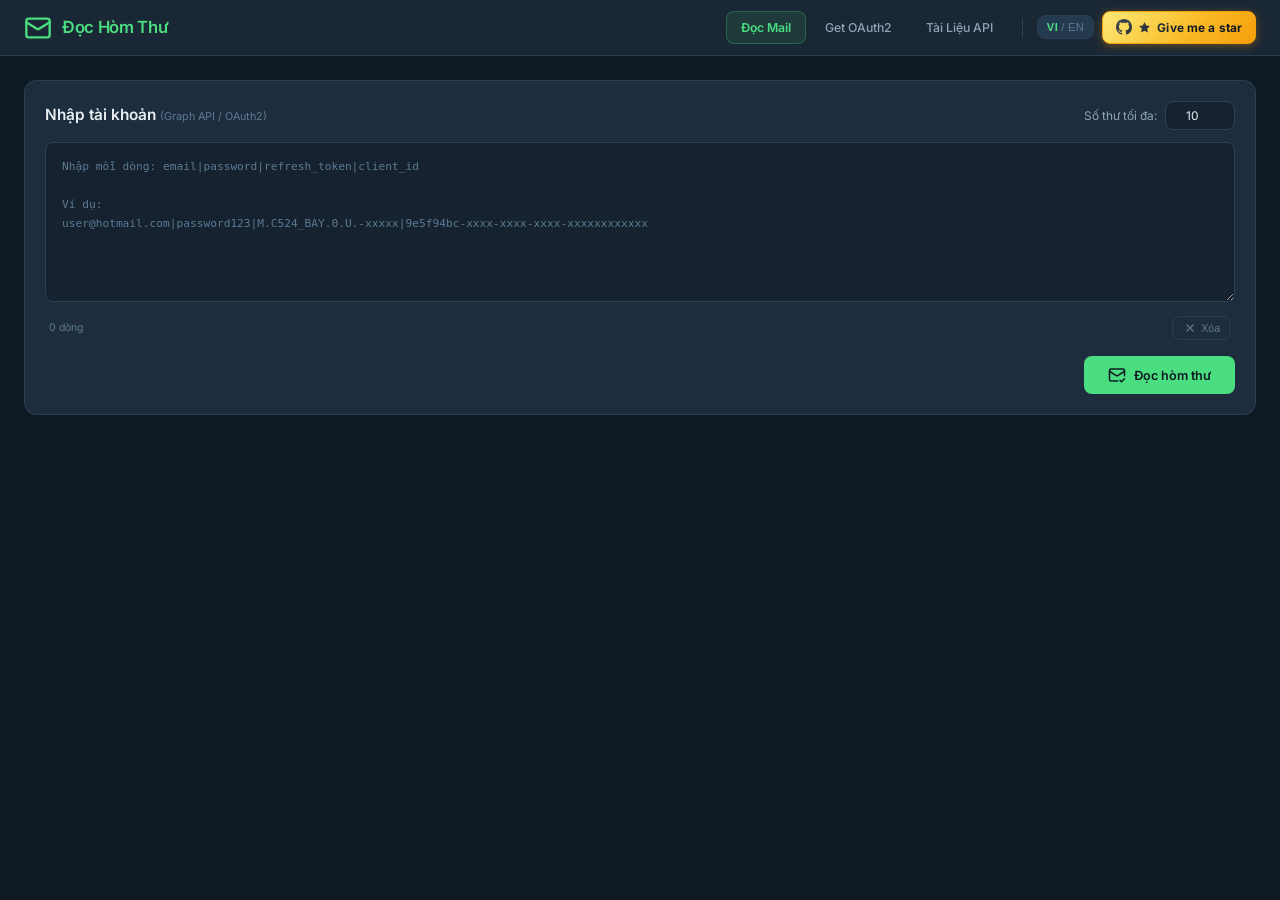
==== commit 8e2ef8b5: "feat(ui): add VI/EN bilingual support, group header layout and optimize mobile responsive" ====
--- a/static/index.html
+++ b/static/index.html
@@ -3,8 +3,8 @@
 <head>
     <meta charset="UTF-8">
     <meta name="viewport" content="width=device-width, initial-scale=1.0">
-    <title>Đọc Hòm Thư Outlook/Hotmail – Graph API & IMAP</title>
-    <meta name="description" content="Đọc mail Hotmail/Outlook qua Microsoft Graph API (refresh token) hoặc IMAP (email & password). Hỗ trợ đọc nhiều tài khoản cùng lúc.">
+    <title>Đọc Hòm Thư Outlook/Hotmail – Graph API &amp; IMAP</title>
+    <meta name="description" content="Đọc mail Hotmail/Outlook qua Microsoft Graph API (refresh token) hoặc IMAP (email &amp; password). Hỗ trợ đọc nhiều tài khoản cùng lúc.">
     <link rel="preconnect" href="https://fonts.googleapis.com">
     <link rel="preconnect" href="https://fonts.gstatic.com" crossorigin>
     <link href="https://fonts.googleapis.com/css2?family=Inter:wght@300;400;500;600;700&display=swap" rel="stylesheet">
@@ -19,21 +19,38 @@
                     <rect x="2" y="4" width="20" height="16" rx="2"/>
                     <path d="M22 7L13.03 12.7a1.94 1.94 0 0 1-2.06 0L2 7"/>
                 </svg>
-                <h1>Đọc Hòm Thư</h1>
+                <h1 data-i18n="logo.title">Đọc Hòm Thư</h1>
             </div>
-            <div class="nav-links">
-                <a href="#" class="nav-link active" id="nav-mail" onclick="switchPage('mail'); return false;">Đọc Mail</a>
-                <a href="#" class="nav-link" id="nav-oauth2" onclick="switchPage('oauth2'); return false;">Get OAuth2</a>
-                <a href="/api-docs" class="nav-link">Tài Liệu API</a>
-                <a href="https://github.com/tugnmik/read-mail" target="_blank" rel="noopener noreferrer" class="nav-github-star" id="nav-github-star" title="Xem project trên GitHub">
-                    <svg width="16" height="16" viewBox="0 0 24 24" fill="currentColor" aria-hidden="true">
-                        <path d="M12 0C5.37 0 0 5.37 0 12c0 5.31 3.435 9.795 8.205 11.385.6.105.825-.255.825-.57 0-.285-.015-1.23-.015-2.235-3.015.555-3.795-.735-4.035-1.41-.135-.345-.72-1.41-1.23-1.695-.42-.225-1.02-.78-.015-.795.945-.015 1.62.87 1.845 1.23 1.08 1.815 2.805 1.305 3.495.99.105-.78.42-1.305.765-1.605-2.67-.3-5.46-1.335-5.46-5.925 0-1.305.465-2.385 1.23-3.225-.12-.3-.54-1.53.12-3.18 0 0 1.005-.315 3.3 1.23.96-.27 1.98-.405 3-.405s2.04.135 3 .405c2.295-1.56 3.3-1.23 3.3-1.23.66 1.65.24 2.88.12 3.18.765.84 1.23 1.905 1.23 3.225 0 4.605-2.805 5.625-5.475 5.925.435.375.81 1.095.81 2.22 0 1.605-.015 2.895-.015 3.3 0 .315.225.69.825.57A12.02 12.02 0 0 0 24 12c0-6.63-5.37-12-12-12z"/>
-                    </svg>
-                    <svg width="13" height="13" viewBox="0 0 24 24" fill="currentColor" class="star-icon" aria-hidden="true">
-                        <path d="M12 2l3.09 6.26L22 9.27l-5 4.87 1.18 6.88L12 17.77l-6.18 3.25L7 14.14 2 9.27l6.91-1.01L12 2z"/>
-                    </svg>
-                    Give me a star
-                </a>
+            <div class="header-right">
+                <!-- Group 1: Navigation Links -->
+                <nav class="nav-links">
+                    <a href="#" class="nav-link active" id="nav-mail" onclick="switchPage('mail'); return false;" data-i18n="nav.readmail">Đọc Mail</a>
+                    <a href="#" class="nav-link" id="nav-oauth2" onclick="switchPage('oauth2'); return false;" data-i18n="nav.getoauth2">Get OAuth2</a>
+                    <a href="/api-docs" class="nav-link" data-i18n="nav.apidocs">Tài Liệu API</a>
+                </nav>
+
+                <!-- Divider -->
+                <div class="nav-divider"></div>
+
+                <!-- Group 2: Utilities & External CTA -->
+                <div class="nav-actions">
+                    <!-- Lang Toggle -->
+                    <button class="nav-lang-toggle" id="lang-toggle" onclick="toggleLang()" data-lang="vi" aria-label="Switch to English" title="Switch language">
+                        <span class="lang-vi">VI</span>
+                        <span class="lang-sep">/</span>
+                        <span class="lang-en">EN</span>
+                    </button>
+                    <!-- GitHub Star Button -->
+                    <a href="https://github.com/tugnmik/read-mail" target="_blank" rel="noopener noreferrer" class="nav-github-star" id="nav-github-star" title="View project on GitHub">
+                        <svg width="16" height="16" viewBox="0 0 24 24" fill="currentColor" aria-hidden="true">
+                            <path d="M12 0C5.37 0 0 5.37 0 12c0 5.31 3.435 9.795 8.205 11.385.6.105.825-.255.825-.57 0-.285-.015-1.23-.015-2.235-3.015.555-3.795-.735-4.035-1.41-.135-.345-.72-1.41-1.23-1.695-.42-.225-1.02-.78-.015-.795.945-.015 1.62.87 1.845 1.23 1.08 1.815 2.805 1.305 3.495.99.105-.78.42-1.305.765-1.605-2.67-.3-5.46-1.335-5.46-5.925 0-1.305.465-2.385 1.23-3.225-.12-.3-.54-1.53.12-3.18 0 0 1.005-.315 3.3 1.23.96-.27 1.98-.405 3-.405s2.04.135 3 .405c2.295-1.56 3.3-1.23 3.3-1.23.66 1.65.24 2.88.12 3.18.765.84 1.23 1.905 1.23 3.225 0 4.605-2.805 5.625-5.475 5.925.435.375.81 1.095.81 2.22 0 1.605-.015 2.895-.015 3.3 0 .315.225.69.825.57A12.02 12.02 0 0 0 24 12c0-6.63-5.37-12-12-12z"/>
+                        </svg>
+                        <svg width="13" height="13" viewBox="0 0 24 24" fill="currentColor" class="star-icon" aria-hidden="true">
+                            <path d="M12 2l3.09 6.26L22 9.27l-5 4.87 1.18 6.88L12 17.77l-6.18 3.25L7 14.14 2 9.27l6.91-1.01L12 2z"/>
+                        </svg>
+                        <span class="github-star-text" data-i18n="nav.gitstar">Give me a star</span>
+                    </a>
+                </div>
             </div>
         </div>
     </header>
@@ -44,10 +61,13 @@
             <!-- Input Section -->
             <section class="input-section" id="input-section">
                 <div class="section-header">
-                    <h2>Nhập tài khoản <span style="font-size:0.7em;font-weight:400;color:var(--text-muted);letter-spacing:0;">(Graph API / OAuth2)</span></h2>
+                    <h2>
+                        <span data-i18n="mail.section.title">Nhập tài khoản</span>
+                        <span style="font-size:0.7em;font-weight:400;color:var(--text-muted);letter-spacing:0;" data-i18n="mail.section.hint">(Graph API / OAuth2)</span>
+                    </h2>
                     <div class="input-controls">
                         <div class="limit-group">
-                            <label for="mail-limit">Số thư tối đa:</label>
+                            <label for="mail-limit" data-i18n="mail.limit.label">Số thư tối đa:</label>
                             <input type="number" id="mail-limit" min="1" max="100" value="10" class="limit-input">
                         </div>
                     </div>
@@ -55,14 +75,14 @@
                 <div class="textarea-wrapper">
                     <textarea
                         id="oauth2-input"
-                        placeholder="Nhập mỗi dòng: email|password|refresh_token|client_id&#10;&#10;Ví dụ:&#10;user@hotmail.com|password123|M.C524_BAY.0.U.-xxxxx|9e5f94bc-xxxx-xxxx-xxxx-xxxxxxxxxxxx"
+                        data-i18n-placeholder="mail.textarea.placeholder"
                         spellcheck="false"
                     ></textarea>
                     <div class="textarea-footer">
                         <span id="line-count">0 dòng</span>
-                        <button class="btn-clear" id="btn-clear" title="Xóa nội dung">
+                        <button class="btn-clear" id="btn-clear" data-i18n-title="mail.clear">
                             <svg width="14" height="14" viewBox="0 0 24 24" fill="none" stroke="currentColor" stroke-width="2"><path d="M18 6L6 18M6 6l12 12"/></svg>
-                            Xóa
+                            <span data-i18n="mail.clear">Xóa</span>
                         </button>
                     </div>
                 </div>
@@ -74,7 +94,7 @@
                             <path d="M22 7L13.03 12.7a1.94 1.94 0 0 1-2.06 0L2 7"/>
                             <path d="m16 19 2 2 4-4"/>
                         </svg>
-                        Đọc hòm thư
+                        <span data-i18n="mail.btn.read">Đọc hòm thư</span>
                     </button>
                 </div>
             </section>
@@ -82,7 +102,7 @@
             <!-- Results Section -->
             <section class="results-section" id="results-section" style="display:none;">
                 <div class="results-header">
-                    <h2>Kết quả</h2>
+                    <h2 data-i18n="mail.results.title">Kết quả</h2>
                     <span class="results-summary" id="results-summary"></span>
                 </div>
                 <div id="results-container"></div>
@@ -93,38 +113,38 @@
         <div id="oauth2-page" style="display:none;">
             <section class="input-section">
                 <div class="section-header">
-                    <h2>Get OAuth2 Token</h2>
+                    <h2 data-i18n="oauth2.section.title">Get OAuth2 Token</h2>
                     <div class="oauth2-header-tools">
                         <div class="limit-group">
-                            <label for="oauth2-worker-count">Workers:</label>
+                            <label for="oauth2-worker-count" data-i18n="oauth2.workers.label">Workers:</label>
                             <input type="number" id="oauth2-worker-count" min="1" max="20" value="10" class="limit-input">
                         </div>
-                        <span class="oauth2-limit-hint">10 luong cung luc</span>
+                        <span class="oauth2-limit-hint"><span id="worker-count-display">10</span> <span data-i18n="oauth2.workers.hint">luong cung luc</span></span>
                     </div>
                 </div>
                 <div class="textarea-wrapper">
                     <textarea
                         id="oauth2-cred-input"
-                        placeholder="Nhap moi dong: email|password&#10;&#10;Vi du:&#10;user@outlook.com|password123&#10;user2@hotmail.com|pass456"
+                        data-i18n-placeholder="oauth2.textarea.placeholder"
                         spellcheck="false"
                     ></textarea>
                     <div class="textarea-footer">
                         <span id="oauth2-cred-line-count">0 dòng</span>
-                        <button class="btn-clear" id="btn-clear-oauth2" title="Xóa nội dung">
+                        <button class="btn-clear" id="btn-clear-oauth2" data-i18n-title="oauth2.clear">
                             <svg width="14" height="14" viewBox="0 0 24 24" fill="none" stroke="currentColor" stroke-width="2"><path d="M18 6L6 18M6 6l12 12"/></svg>
-                            Xóa
+                            <span data-i18n="oauth2.clear">Xóa</span>
                         </button>
                     </div>
                 </div>
                 <div class="action-bar">
                     <div class="status-text" id="oauth2-status"></div>
                     <div class="oauth2-action-group">
-                        <button class="btn-copy-all" id="btn-copy-all-oauth2" onclick="copyAllOAuth2(this)" disabled>Copy all</button>
+                        <button class="btn-copy-all" id="btn-copy-all-oauth2" onclick="copyAllOAuth2(this)" disabled data-i18n="oauth2.copyall">Copy all</button>
                         <button class="btn-oauth2" id="btn-get-oauth2" onclick="getOAuth2()">
                             <svg width="18" height="18" viewBox="0 0 24 24" fill="none" stroke="currentColor" stroke-width="2" stroke-linecap="round" stroke-linejoin="round">
                                 <path d="M21 2l-2 2m-7.61 7.61a5.5 5.5 0 1 1-7.778 7.778 5.5 5.5 0 0 1 7.777-7.777zm0 0L15.5 7.5m0 0l3 3L22 7l-3-3m-3.5 3.5L19 4"/>
                             </svg>
-                            Get OAuth2
+                            <span data-i18n="oauth2.btn.get">Get OAuth2</span>
                         </button>
                     </div>
                 </div>
@@ -137,7 +157,7 @@
     <div class="modal-overlay" id="modal-overlay" onclick="closeModal(event)">
         <div class="modal-content" id="modal-content">
             <div class="modal-header">
-                <h3 id="modal-title">Chi tiết Email</h3>
+                <h3 id="modal-title" data-i18n="modal.title.default">Chi tiết Email</h3>
                 <button class="modal-close" onclick="closeModalForce()" title="Đóng">&times;</button>
             </div>
             <div class="modal-body">
@@ -151,10 +171,11 @@
     <div class="loading-overlay" id="loading-overlay">
         <div class="loading-spinner">
             <div class="spinner"></div>
-            <p id="loading-text">Đang xử lý...</p>
+            <p id="loading-text" data-i18n="loading.text">Đang xử lý...</p>
         </div>
     </div>
 
+    <script src="/static/i18n.js"></script>
     <script src="/static/app.js"></script>
     <script src="/static/oauth2_batch.js"></script>
 </body>
--- a/static/styles.css
+++ b/static/styles.css
@@ -91,7 +91,13 @@
     font-weight: 500;
 }
 
-/* ── Nav Links ───────────────────────────────────────────────────── */
+/* ── Header Right & Navigation ──────────────────────────────────── */
+.header-right {
+    display: flex;
+    align-items: center;
+    gap: 12px;
+}
+
 .nav-links {
     display: flex;
     align-items: center;
@@ -107,6 +113,7 @@
     text-decoration: none;
     transition: all var(--transition);
     border: 1px solid transparent;
+    white-space: nowrap;
 }
 
 .nav-link:hover {
@@ -121,14 +128,31 @@
     background: var(--accent-dim);
 }
 
+/* ── Divider ─────────────────────────────────────────────────────── */
+.nav-divider {
+    width: 1px;
+    height: 20px;
+    background: var(--border-color);
+    margin: 0 2px;
+    flex-shrink: 0;
+}
+
+/* ── Utility & CTA Actions ───────────────────────────────────────── */
+.nav-actions {
+    display: flex;
+    align-items: center;
+    gap: 8px;
+    flex-shrink: 0;
+}
+
 /* ── GitHub Star Button ──────────────────────────────────────────── */
 .nav-github-star {
     display: flex;
     align-items: center;
-    gap: 7px;
-    padding: 6px 14px;
-    border-radius: var(--radius);
-    font-size: 0.875rem;
+    gap: 6px;
+    padding: 6px 13px;
+    border-radius: var(--radius);
+    font-size: 0.85rem;
     font-weight: 700;
     color: #0f1923;
     text-decoration: none;
@@ -137,9 +161,9 @@
     box-shadow: 0 0 0 0 rgba(253, 224, 71, 0.4), 0 2px 8px rgba(245, 158, 11, 0.35);
     letter-spacing: 0.01em;
     transition: all 0.2s ease;
-    margin-left: 8px;
     position: relative;
     overflow: hidden;
+    white-space: nowrap;
 }
 
 .nav-github-star::before {
@@ -170,6 +194,51 @@
 @keyframes star-pulse {
     0%, 100% { transform: scale(1) rotate(0deg); opacity: 1; }
     50% { transform: scale(1.2) rotate(10deg); opacity: 0.85; }
+}
+
+/* ── Language Toggle ─────────────────────────────────────────────── */
+.nav-lang-toggle {
+    display: flex;
+    align-items: center;
+    gap: 3px;
+    padding: 5px 9px;
+    border-radius: var(--radius);
+    font-size: 0.8rem;
+    font-weight: 600;
+    background: var(--bg-hover);
+    border: 1px solid var(--border-color);
+    color: var(--text-secondary);
+    cursor: pointer;
+    transition: all var(--transition);
+    letter-spacing: 0.04em;
+    white-space: nowrap;
+}
+
+.nav-lang-toggle:hover {
+    background: var(--bg-card);
+    border-color: var(--border-light);
+    color: var(--text-primary);
+}
+
+.nav-lang-toggle .lang-sep {
+    color: var(--text-muted);
+    font-weight: 300;
+}
+
+/* Active language label — bold & bright */
+.nav-lang-toggle[data-lang="vi"] .lang-vi {
+    color: var(--accent);
+}
+.nav-lang-toggle[data-lang="vi"] .lang-en {
+    color: var(--text-muted);
+    font-weight: 400;
+}
+.nav-lang-toggle[data-lang="en"] .lang-en {
+    color: var(--accent);
+}
+.nav-lang-toggle[data-lang="en"] .lang-vi {
+    color: var(--text-muted);
+    font-weight: 400;
 }
 
 /* ── Main ────────────────────────────────────────────────────────── */
@@ -922,6 +991,45 @@
 
 /* ── Responsive ──────────────────────────────────────────────────── */
 @media (max-width: 768px) {
+    #app-header {
+        padding: 0 14px;
+    }
+
+    .header-inner {
+        gap: 8px;
+    }
+
+    .logo h1 {
+        font-size: 1.05rem;
+    }
+
+    .header-right {
+        gap: 8px;
+    }
+
+    .nav-link {
+        padding: 5px 9px;
+        font-size: 0.8rem;
+    }
+
+    .nav-actions {
+        gap: 6px;
+    }
+
+    .nav-lang-toggle {
+        padding: 4px 7px;
+        font-size: 0.75rem;
+    }
+
+    .nav-github-star {
+        padding: 5px 8px;
+        gap: 4px;
+    }
+
+    .github-star-text {
+        display: none;
+    }
+
     #app-main {
         padding: 16px;
     }
@@ -958,3 +1066,31 @@
         align-items: flex-start;
     }
 }
+
+@media (max-width: 480px) {
+    #app-header {
+        padding: 0 10px;
+    }
+
+    .logo svg {
+        width: 22px;
+        height: 22px;
+    }
+
+    .logo h1 {
+        font-size: 0.95rem;
+    }
+
+    .nav-links {
+        gap: 2px;
+    }
+
+    .nav-link {
+        padding: 4px 6px;
+        font-size: 0.75rem;
+    }
+
+    .header-right {
+        gap: 4px;
+    }
+}
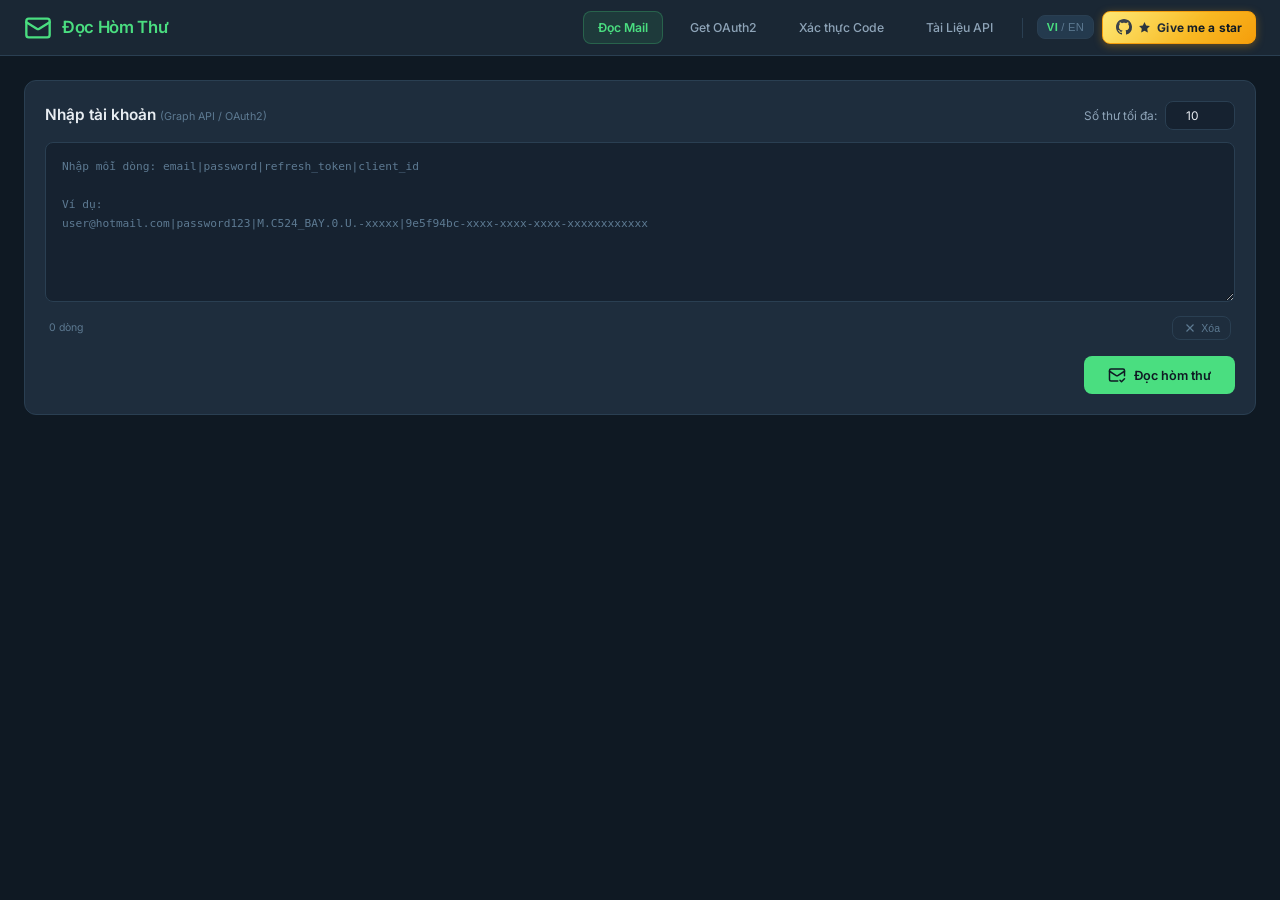
==== commit 596bf227: "feat: add verification code extractor — auto-extract OTP/codes from Outlook emails" ====
--- a/static/index.html
+++ b/static/index.html
@@ -23,9 +23,9 @@
             </div>
             <div class="header-right">
                 <!-- Group 1: Navigation Links -->
-                <nav class="nav-links">
                     <a href="#" class="nav-link active" id="nav-mail" onclick="switchPage('mail'); return false;" data-i18n="nav.readmail">Đọc Mail</a>
                     <a href="#" class="nav-link" id="nav-oauth2" onclick="switchPage('oauth2'); return false;" data-i18n="nav.getoauth2">Get OAuth2</a>
+                    <a href="#" class="nav-link" id="nav-verify" onclick="switchPage('verify'); return false;" data-i18n="nav.verify">Verify Code</a>
                     <a href="/api-docs" class="nav-link" data-i18n="nav.apidocs">Tài Liệu API</a>
                 </nav>
 
@@ -151,6 +151,42 @@
             </section>
             <div id="oauth2-results-container"></div>
         </div>
+
+        <!-- ═══ Verify Page ══════════════════════════════════════════ -->
+        <div id="verify-page" style="display:none">
+            <div class="input-section">
+                <h2 data-i18n="verify.title">Extract Verification Code</h2>
+                <p class="input-description" data-i18n="verify.desc">Automatically extract OTP codes, verification codes, and magic links from your latest emails.</p>
+                
+                <div class="input-group">
+                <label data-i18n="verify.input.label">Account Info (email|password|refresh_token|client_id)</label>
+                <textarea id="verify-input" rows="3" placeholder="email|password|refresh_token|client_id" data-i18n-placeholder="verify.input.placeholder"></textarea>
+                </div>
+                
+                <div class="verify-options">
+                <div class="input-group" style="flex:1">
+                    <label data-i18n="verify.sender.label">Sender Filter (optional)</label>
+                    <input type="text" id="verify-sender" placeholder="noreply@github.com" data-i18n-placeholder="verify.sender.placeholder" />
+                </div>
+                <div class="input-group" style="width:120px">
+                    <label data-i18n="verify.limit.label">Check latest</label>
+                    <select id="verify-limit">
+                    <option value="3">3 emails</option>
+                    <option value="5" selected>5 emails</option>
+                    <option value="10">10 emails</option>
+                    <option value="20">20 emails</option>
+                    </select>
+                </div>
+                </div>
+                
+                <button id="btn-verify" class="btn-primary" onclick="extractVerifyCode()" data-i18n="verify.btn">Extract Code</button>
+            </div>
+            
+            <div id="verify-results" class="verify-results" style="display:none">
+                <h3 data-i18n="verify.results.title">Results</h3>
+                <div id="verify-results-container"></div>
+            </div>
+        </div>
     </main>
 
     <!-- Modal for email detail -->
@@ -175,6 +211,9 @@
         </div>
     </div>
 
+    <!-- Toast container for in-app alerts -->
+    <div id="toast-container" class="toast-container" aria-live="polite"></div>
+
     <script src="/static/i18n.js"></script>
     <script src="/static/app.js"></script>
     <script src="/static/oauth2_batch.js"></script>
--- a/static/styles.css
+++ b/static/styles.css
@@ -989,6 +989,238 @@
     to { opacity: 1; transform: translateY(0); }
 }
 
+/* ── Toast Notifications ─────────────────────────────────────────── */
+.toast-container {
+    position: fixed;
+    top: 20px;
+    right: 20px;
+    z-index: 9999;
+    display: flex;
+    flex-direction: column;
+    gap: 10px;
+    max-width: calc(100vw - 32px);
+    width: 380px;
+    pointer-events: none;
+}
+
+.toast-item {
+    pointer-events: auto;
+    display: flex;
+    align-items: center;
+    gap: 12px;
+    padding: 12px 16px;
+    border-radius: var(--radius-lg);
+    background: var(--bg-card);
+    border: 1px solid var(--border-color);
+    box-shadow: 0 12px 36px rgba(0, 0, 0, 0.45), 0 0 0 1px rgba(255, 255, 255, 0.05);
+    color: var(--text-primary);
+    font-size: 0.875rem;
+    line-height: 1.45;
+    animation: toastSlideIn 0.3s cubic-bezier(0.16, 1, 0.3, 1);
+    transition: all 0.25s ease;
+    backdrop-filter: blur(12px);
+}
+
+.toast-item.toast-out {
+    opacity: 0;
+    transform: translateY(-8px) scale(0.95);
+}
+
+.toast-icon {
+    display: flex;
+    align-items: center;
+    justify-content: center;
+    flex-shrink: 0;
+    width: 30px;
+    height: 30px;
+    border-radius: 50%;
+}
+
+.toast-warning .toast-icon {
+    background: rgba(251, 191, 36, 0.15);
+    color: var(--warning);
+}
+.toast-warning {
+    border-color: rgba(251, 191, 36, 0.35);
+}
+
+.toast-error .toast-icon {
+    background: rgba(248, 113, 113, 0.15);
+    color: var(--error);
+}
+.toast-error {
+    border-color: rgba(248, 113, 113, 0.35);
+}
+
+.toast-success .toast-icon {
+    background: rgba(74, 222, 128, 0.15);
+    color: var(--accent);
+}
+.toast-success {
+    border-color: rgba(74, 222, 128, 0.35);
+}
+
+.toast-info .toast-icon {
+    background: rgba(96, 165, 250, 0.15);
+    color: var(--info);
+}
+.toast-info {
+    border-color: rgba(96, 165, 250, 0.35);
+}
+
+.toast-message {
+    flex: 1;
+    font-weight: 500;
+    word-break: break-word;
+}
+
+.toast-close {
+    background: transparent;
+    border: none;
+    color: var(--text-muted);
+    font-size: 1.25rem;
+    line-height: 1;
+    cursor: pointer;
+    padding: 2px 6px;
+    border-radius: 4px;
+    transition: all 0.15s ease;
+    flex-shrink: 0;
+}
+
+.toast-close:hover {
+    color: var(--text-primary);
+    background: var(--bg-hover);
+}
+
+@keyframes toastSlideIn {
+    from {
+        opacity: 0;
+        transform: translateY(-12px) scale(0.95);
+    }
+    to {
+        opacity: 1;
+        transform: translateY(0) scale(1);
+    }
+}
+
+/* ── Verify Page ─────────────────────────────────────────────────── */
+.verify-options {
+    display: flex;
+    gap: 16px;
+    flex-wrap: wrap;
+    margin-bottom: 16px;
+}
+
+.input-description {
+    color: var(--text-secondary);
+    font-size: 0.9rem;
+    margin-bottom: 16px;
+}
+
+.input-group {
+    display: flex;
+    flex-direction: column;
+    gap: 8px;
+    margin-bottom: 16px;
+}
+
+.input-group label {
+    font-size: 0.85rem;
+    color: var(--text-secondary);
+}
+
+.input-group textarea,
+.input-group input,
+.input-group select {
+    background: var(--bg-input);
+    border: 1px solid var(--border-color);
+    border-radius: var(--radius);
+    color: var(--text-primary);
+    padding: 10px 14px;
+    font-family: inherit;
+    font-size: 0.85rem;
+    transition: border-color var(--transition);
+}
+
+.input-group select {
+    appearance: none;
+    -webkit-appearance: none;
+    background-image: url("data:image/svg+xml;charset=US-ASCII,%3Csvg%20xmlns%3D%22http%3A%2F%2Fwww.w3.org%2F2000%2Fsvg%22%20width%3D%22292.4%22%20height%3D%22292.4%22%3E%3Cpath%20fill%3D%22%238ea4b8%22%20d%3D%22M287%2069.4a17.6%2017.6%200%200%200-13-5.4H18.4c-5%200-9.3%201.8-12.9%205.4A17.6%2017.6%200%200%200%200%2082.2c0%205%201.8%209.3%205.4%2012.9l128%20127.9c3.6%203.6%207.8%205.4%2012.8%205.4s9.2-1.8%2012.8-5.4L287%2095c3.5-3.5%205.4-7.8%205.4-12.8%200-5-1.9-9.2-5.5-12.8z%22%2F%3E%3C%2Fsvg%3E");
+    background-repeat: no-repeat, repeat;
+    background-position: right .7em top 50%, 0 0;
+    background-size: .65em auto, 100%;
+}
+
+.input-group textarea:focus,
+.input-group input:focus,
+.input-group select:focus {
+    outline: none;
+    border-color: var(--accent);
+}
+
+.verify-results {
+    margin-top: 24px;
+}
+
+.verify-results h3 {
+    font-size: 1.1rem;
+    font-weight: 600;
+    margin-bottom: 16px;
+    color: var(--text-primary);
+}
+
+.verify-code-item {
+    background: var(--bg-card);
+    border: 1px solid var(--border-color);
+    border-radius: var(--radius-lg);
+    padding: 20px;
+    margin-bottom: 16px;
+}
+
+.verify-code-display {
+    display: flex;
+    align-items: center;
+    justify-content: center;
+    gap: 12px;
+    background: var(--bg-secondary);
+    border: 1px solid var(--accent);
+    border-radius: var(--radius);
+    padding: 20px;
+    font-size: 2.5rem;
+    font-family: 'Consolas', 'Monaco', monospace;
+    letter-spacing: 4px;
+    color: var(--accent);
+    margin-bottom: 16px;
+}
+
+.verify-code-copy {
+    background: transparent;
+    border: none;
+    color: var(--text-muted);
+    cursor: pointer;
+    padding: 8px;
+    border-radius: var(--radius);
+    transition: all var(--transition);
+}
+
+.verify-code-copy:hover {
+    color: var(--accent);
+    background: var(--accent-dim);
+}
+
+.verify-code-meta {
+    font-size: 0.85rem;
+    color: var(--text-secondary);
+    display: flex;
+    flex-direction: column;
+    gap: 6px;
+}
+
+.verify-code-meta strong {
+    color: var(--text-primary);
+    font-weight: 500;
+}
+
 /* ── Responsive ──────────────────────────────────────────────────── */
 @media (max-width: 768px) {
     #app-header {
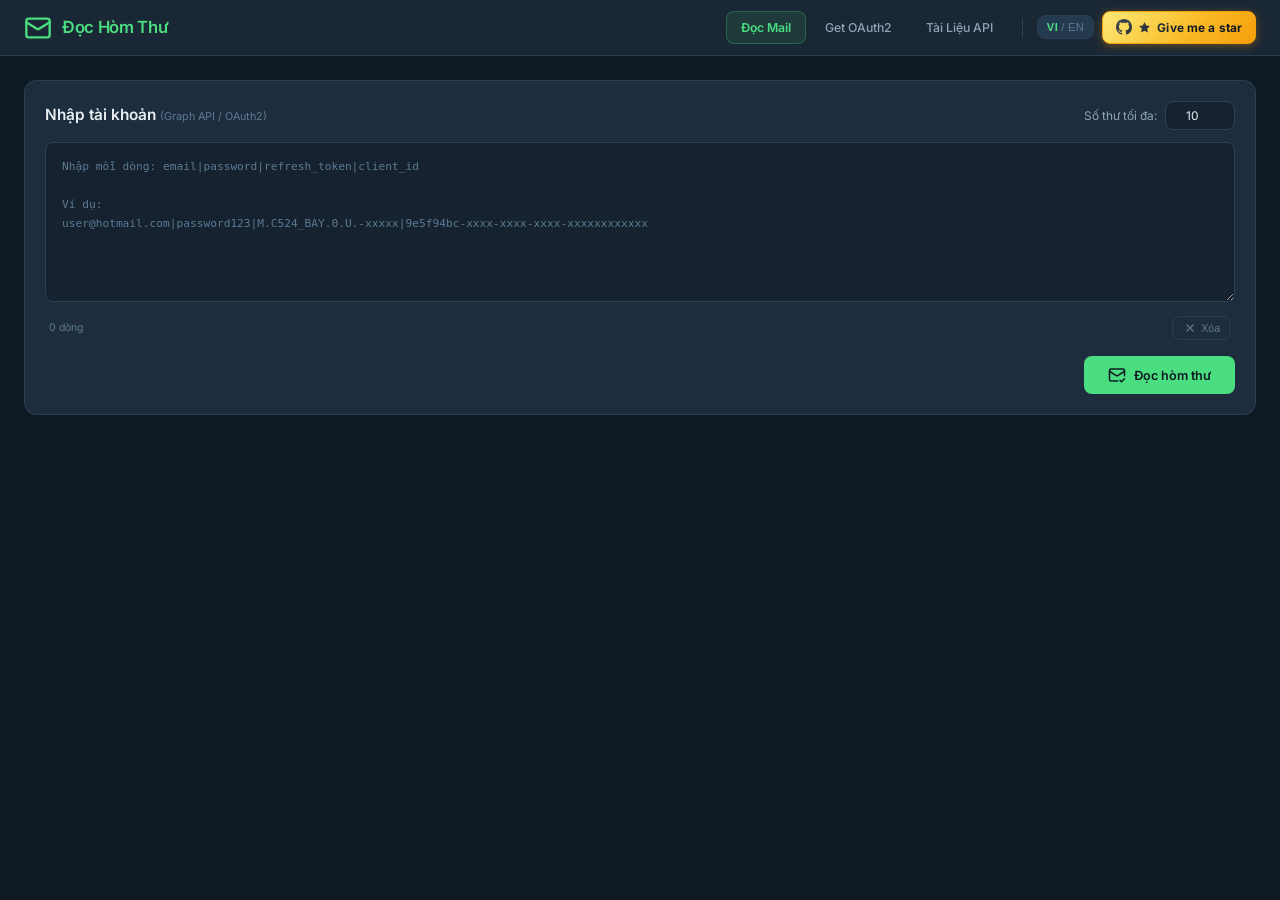
==== commit 8b3ac8db: "feat(extractor): add smart multi-format OTP extractor, 1-click copy, and prefix stripping" ====
--- a/static/index.html
+++ b/static/index.html
@@ -22,10 +22,9 @@
                 <h1 data-i18n="logo.title">Đọc Hòm Thư</h1>
             </div>
             <div class="header-right">
-                <!-- Group 1: Navigation Links -->
+                <nav class="nav-links">
                     <a href="#" class="nav-link active" id="nav-mail" onclick="switchPage('mail'); return false;" data-i18n="nav.readmail">Đọc Mail</a>
                     <a href="#" class="nav-link" id="nav-oauth2" onclick="switchPage('oauth2'); return false;" data-i18n="nav.getoauth2">Get OAuth2</a>
-                    <a href="#" class="nav-link" id="nav-verify" onclick="switchPage('verify'); return false;" data-i18n="nav.verify">Verify Code</a>
                     <a href="/api-docs" class="nav-link" data-i18n="nav.apidocs">Tài Liệu API</a>
                 </nav>
 
@@ -151,42 +150,6 @@
             </section>
             <div id="oauth2-results-container"></div>
         </div>
-
-        <!-- ═══ Verify Page ══════════════════════════════════════════ -->
-        <div id="verify-page" style="display:none">
-            <div class="input-section">
-                <h2 data-i18n="verify.title">Extract Verification Code</h2>
-                <p class="input-description" data-i18n="verify.desc">Automatically extract OTP codes, verification codes, and magic links from your latest emails.</p>
-                
-                <div class="input-group">
-                <label data-i18n="verify.input.label">Account Info (email|password|refresh_token|client_id)</label>
-                <textarea id="verify-input" rows="3" placeholder="email|password|refresh_token|client_id" data-i18n-placeholder="verify.input.placeholder"></textarea>
-                </div>
-                
-                <div class="verify-options">
-                <div class="input-group" style="flex:1">
-                    <label data-i18n="verify.sender.label">Sender Filter (optional)</label>
-                    <input type="text" id="verify-sender" placeholder="noreply@github.com" data-i18n-placeholder="verify.sender.placeholder" />
-                </div>
-                <div class="input-group" style="width:120px">
-                    <label data-i18n="verify.limit.label">Check latest</label>
-                    <select id="verify-limit">
-                    <option value="3">3 emails</option>
-                    <option value="5" selected>5 emails</option>
-                    <option value="10">10 emails</option>
-                    <option value="20">20 emails</option>
-                    </select>
-                </div>
-                </div>
-                
-                <button id="btn-verify" class="btn-primary" onclick="extractVerifyCode()" data-i18n="verify.btn">Extract Code</button>
-            </div>
-            
-            <div id="verify-results" class="verify-results" style="display:none">
-                <h3 data-i18n="verify.results.title">Results</h3>
-                <div id="verify-results-container"></div>
-            </div>
-        </div>
     </main>
 
     <!-- Modal for email detail -->
--- a/static/styles.css
+++ b/static/styles.css
@@ -584,13 +584,71 @@
     overflow: hidden;
 }
 
+.mail-table .col-code {
+    width: 110px;
+    text-align: center;
+    vertical-align: middle;
+}
+
+.code-cell-wrapper {
+    display: inline-flex;
+    flex-direction: column;
+    align-items: center;
+    justify-content: center;
+    gap: 4px;
+}
+
+.code-value {
+    font-size: 0.95rem;
+    font-weight: 700;
+    color: #ffffff;
+    letter-spacing: 0.5px;
+    font-family: 'Consolas', 'Monaco', monospace;
+}
+
+.btn-copy-code {
+    display: inline-block;
+    padding: 3px 12px;
+    background: #ff5722;
+    color: #ffffff;
+    border: none;
+    border-radius: 9999px;
+    font-size: 0.72rem;
+    font-weight: 600;
+    cursor: pointer;
+    transition: all var(--transition);
+    font-family: inherit;
+    line-height: 1.3;
+    box-shadow: 0 2px 6px rgba(255, 87, 34, 0.35);
+}
+
+.btn-copy-code:hover {
+    background: #f44336;
+    transform: scale(1.05);
+    box-shadow: 0 4px 10px rgba(255, 87, 34, 0.45);
+}
+
+.btn-copy-code:active {
+    transform: scale(0.96);
+}
+
+.btn-copy-code.copied {
+    background: #22c55e !important;
+    box-shadow: 0 2px 6px rgba(34, 197, 94, 0.4) !important;
+}
+
+.code-empty {
+    color: var(--text-muted);
+    font-size: 0.9rem;
+}
+
 .mail-table .col-action {
-    width: 100px;
+    width: 90px;
     text-align: center;
 }
 
 .btn-detail {
-    padding: 5px 14px;
+    padding: 5px 12px;
     background: transparent;
     color: var(--info);
     border: 1px solid var(--info);
@@ -1103,123 +1161,7 @@
     }
 }
 
-/* ── Verify Page ─────────────────────────────────────────────────── */
-.verify-options {
-    display: flex;
-    gap: 16px;
-    flex-wrap: wrap;
-    margin-bottom: 16px;
-}
-
-.input-description {
-    color: var(--text-secondary);
-    font-size: 0.9rem;
-    margin-bottom: 16px;
-}
-
-.input-group {
-    display: flex;
-    flex-direction: column;
-    gap: 8px;
-    margin-bottom: 16px;
-}
-
-.input-group label {
-    font-size: 0.85rem;
-    color: var(--text-secondary);
-}
-
-.input-group textarea,
-.input-group input,
-.input-group select {
-    background: var(--bg-input);
-    border: 1px solid var(--border-color);
-    border-radius: var(--radius);
-    color: var(--text-primary);
-    padding: 10px 14px;
-    font-family: inherit;
-    font-size: 0.85rem;
-    transition: border-color var(--transition);
-}
-
-.input-group select {
-    appearance: none;
-    -webkit-appearance: none;
-    background-image: url("data:image/svg+xml;charset=US-ASCII,%3Csvg%20xmlns%3D%22http%3A%2F%2Fwww.w3.org%2F2000%2Fsvg%22%20width%3D%22292.4%22%20height%3D%22292.4%22%3E%3Cpath%20fill%3D%22%238ea4b8%22%20d%3D%22M287%2069.4a17.6%2017.6%200%200%200-13-5.4H18.4c-5%200-9.3%201.8-12.9%205.4A17.6%2017.6%200%200%200%200%2082.2c0%205%201.8%209.3%205.4%2012.9l128%20127.9c3.6%203.6%207.8%205.4%2012.8%205.4s9.2-1.8%2012.8-5.4L287%2095c3.5-3.5%205.4-7.8%205.4-12.8%200-5-1.9-9.2-5.5-12.8z%22%2F%3E%3C%2Fsvg%3E");
-    background-repeat: no-repeat, repeat;
-    background-position: right .7em top 50%, 0 0;
-    background-size: .65em auto, 100%;
-}
-
-.input-group textarea:focus,
-.input-group input:focus,
-.input-group select:focus {
-    outline: none;
-    border-color: var(--accent);
-}
-
-.verify-results {
-    margin-top: 24px;
-}
-
-.verify-results h3 {
-    font-size: 1.1rem;
-    font-weight: 600;
-    margin-bottom: 16px;
-    color: var(--text-primary);
-}
-
-.verify-code-item {
-    background: var(--bg-card);
-    border: 1px solid var(--border-color);
-    border-radius: var(--radius-lg);
-    padding: 20px;
-    margin-bottom: 16px;
-}
-
-.verify-code-display {
-    display: flex;
-    align-items: center;
-    justify-content: center;
-    gap: 12px;
-    background: var(--bg-secondary);
-    border: 1px solid var(--accent);
-    border-radius: var(--radius);
-    padding: 20px;
-    font-size: 2.5rem;
-    font-family: 'Consolas', 'Monaco', monospace;
-    letter-spacing: 4px;
-    color: var(--accent);
-    margin-bottom: 16px;
-}
-
-.verify-code-copy {
-    background: transparent;
-    border: none;
-    color: var(--text-muted);
-    cursor: pointer;
-    padding: 8px;
-    border-radius: var(--radius);
-    transition: all var(--transition);
-}
-
-.verify-code-copy:hover {
-    color: var(--accent);
-    background: var(--accent-dim);
-}
-
-.verify-code-meta {
-    font-size: 0.85rem;
-    color: var(--text-secondary);
-    display: flex;
-    flex-direction: column;
-    gap: 6px;
-}
-
-.verify-code-meta strong {
-    color: var(--text-primary);
-    font-weight: 500;
-}
+
 
 /* ── Responsive ──────────────────────────────────────────────────── */
 @media (max-width: 768px) {
